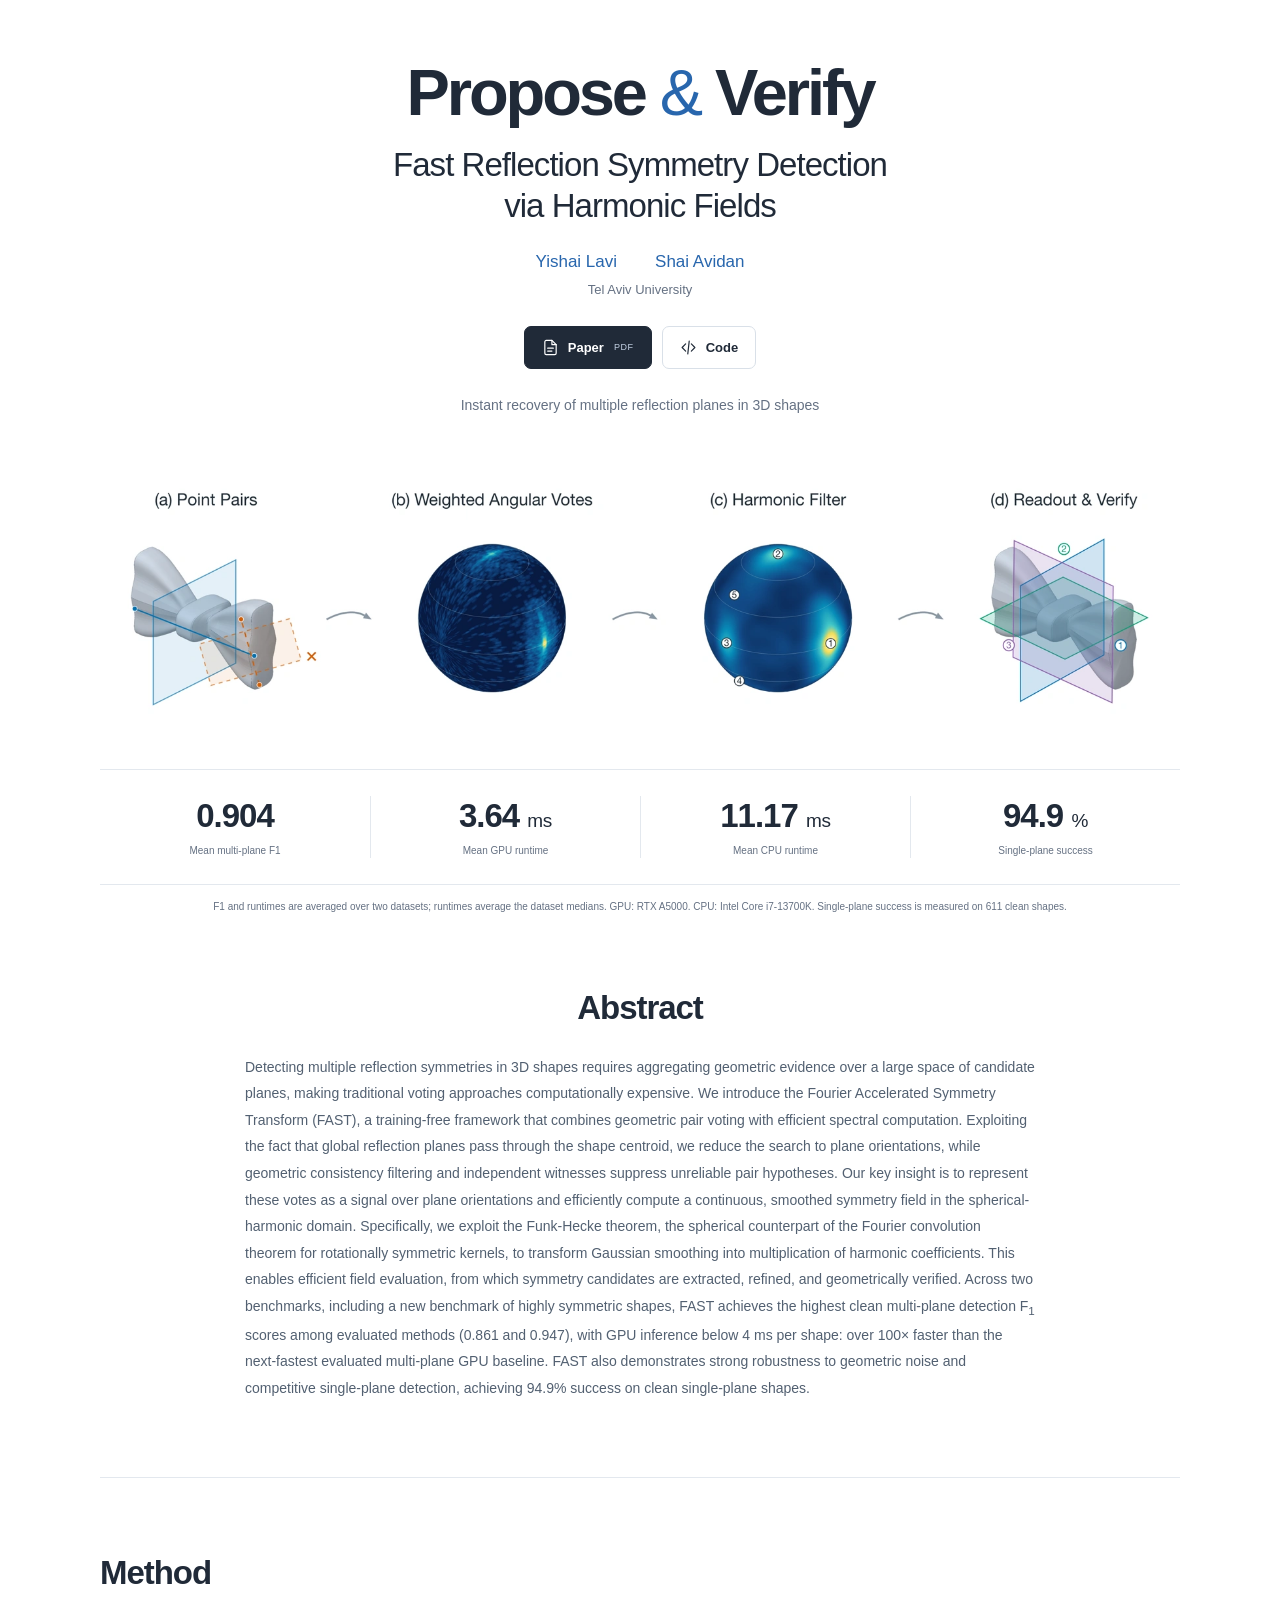
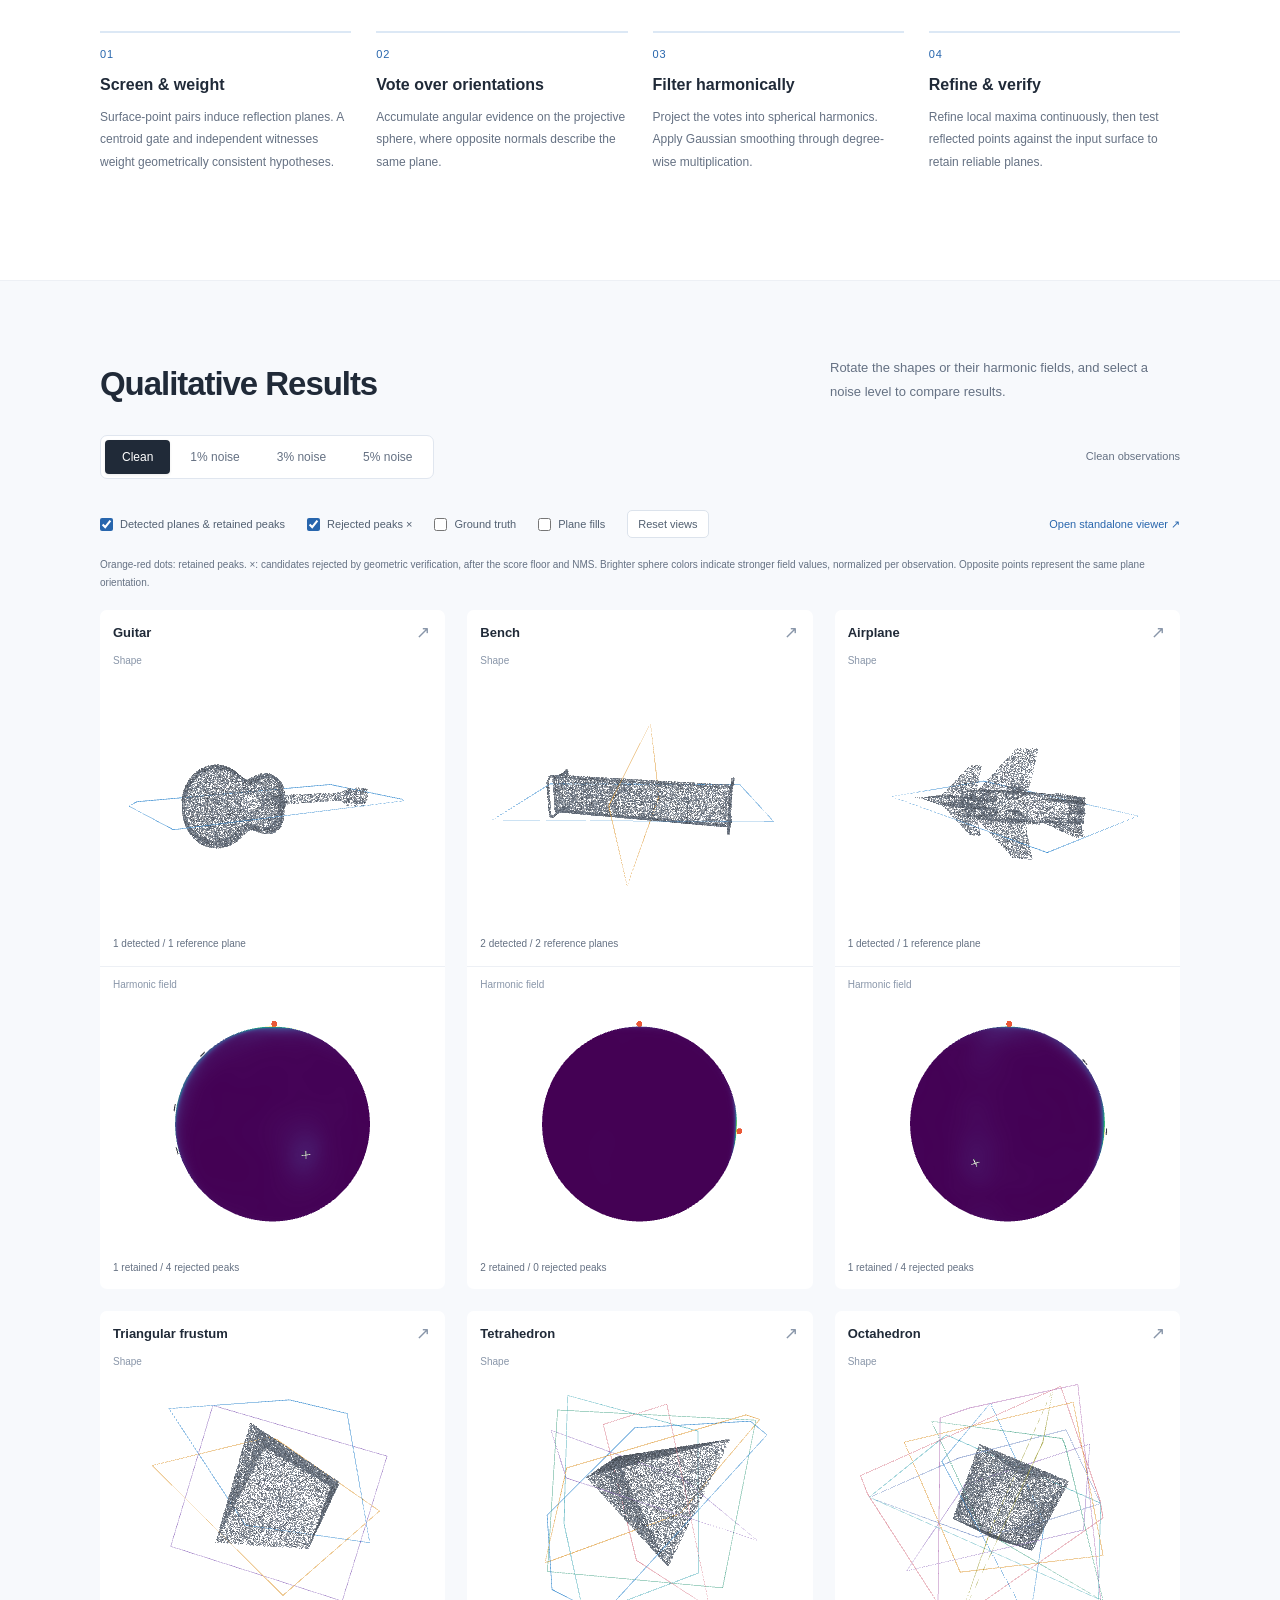
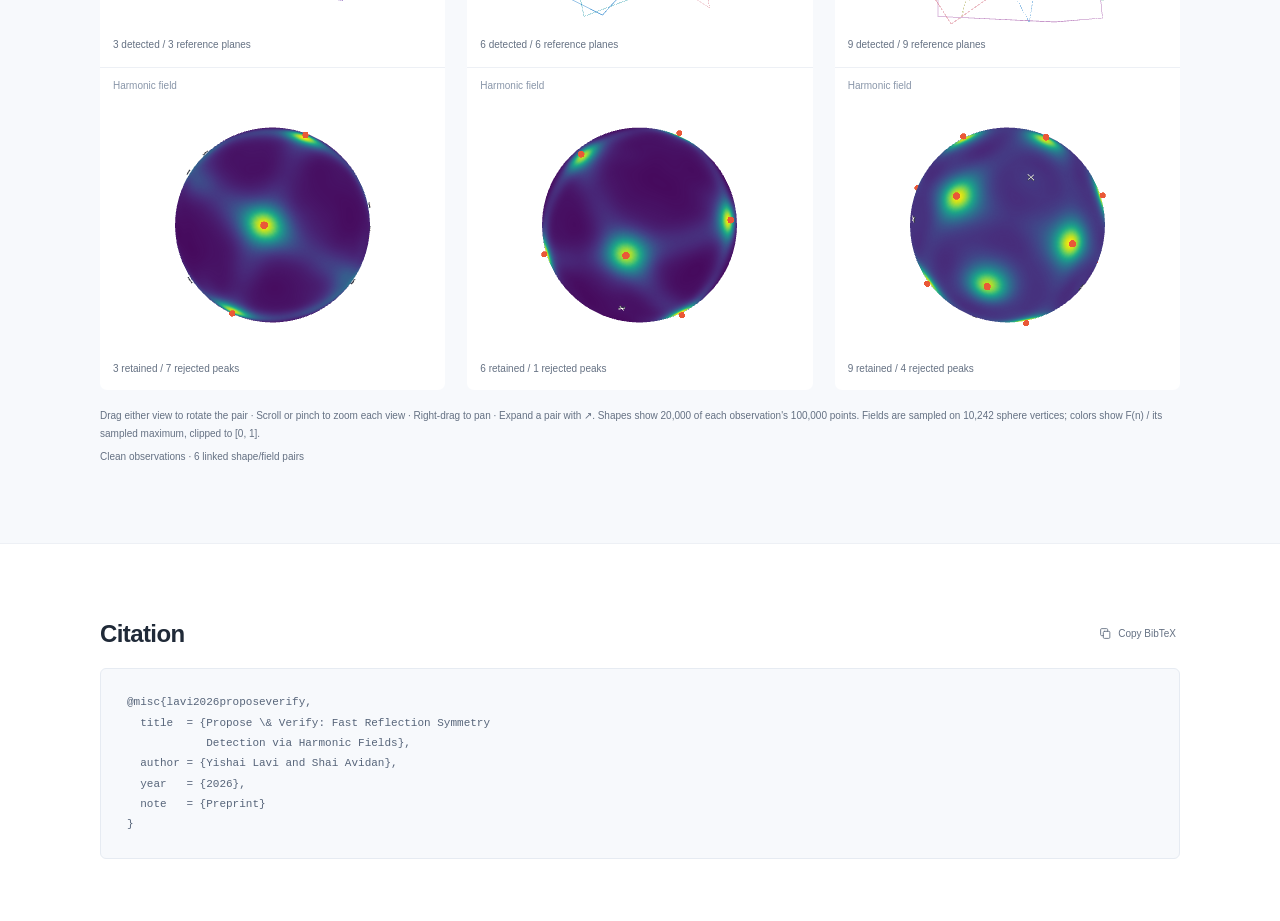
==== index.html @ f1039e58 "Publish project page with linked 3D results" ====
<!DOCTYPE html>
<html lang="en">
 <head>
  <meta charset="utf-8"/>
  <meta content="width=device-width, initial-scale=1" name="viewport"/>
  <meta content="Propose &amp; Verify: Fast Reflection Symmetry Detection via Harmonic Fields. A training-free method for recovering multiple reflection planes in 3D shapes, by Yishai Lavi and Shai Avidan." name="description"/>
  <meta content="#ffffff" name="theme-color"/>
  <meta content="Propose &amp; Verify" property="og:title"/>
  <meta content="Fast Reflection Symmetry Detection via Harmonic Fields — Yishai Lavi and Shai Avidan." property="og:description"/>
  <meta content="website" property="og:type"/>
  <title>
   Propose &amp; Verify | Yishai Lavi &amp; Shai Avidan
  </title>
  <link href="assets/favicon.svg" rel="icon" type="image/svg+xml"/>
  <link href="style.css" rel="stylesheet"/>
  <script defer="" src="script.js">
  </script>
 </head>
 <body>
  <a class="skip-link" href="#main">
   Skip to content
  </a>
  <svg aria-hidden="true" class="icon-definitions" xmlns="http://www.w3.org/2000/svg">
   <symbol id="icon-paper" viewbox="0 0 24 24">
    <path d="M14 2H6a2 2 0 0 0-2 2v16a2 2 0 0 0 2 2h12a2 2 0 0 0 2-2V8z">
    </path>
    <path d="M14 2v6h6M8 13h8M8 17h6">
    </path>
   </symbol>
   <symbol id="icon-code" viewbox="0 0 24 24">
    <path d="m8 7-5 5 5 5m8-10 5 5-5 5m-3-14-2 18">
    </path>
   </symbol>
   <symbol id="icon-arrow" viewbox="0 0 24 24">
    <path d="M7 17 17 7M7 7h10v10">
    </path>
   </symbol>
   <symbol id="icon-copy" viewbox="0 0 24 24">
    <rect height="13" rx="2" width="12" x="8" y="8">
    </rect>
    <path d="M16 8V5a2 2 0 0 0-2-2H5a2 2 0 0 0-2 2v9a2 2 0 0 0 2 2h3">
    </path>
   </symbol>
  </svg>
  <main id="main">
   <header class="hero container">
    <h1>
     Propose
     <span class="ampersand">
      &amp;
     </span>
     Verify
     <span class="subtitle">
      Fast Reflection Symmetry Detection
      <br class="desktop-break"/>
      via Harmonic Fields
     </span>
    </h1>
    <div class="authors">
     <a href="https://scholar.google.com/citations?user=FDV9vGYAAAAJ&amp;hl=iw" rel="noopener" target="_blank">
      Yishai Lavi
     </a>
     <a href="https://scholar.google.com/citations?user=hpItE1QAAAAJ&amp;hl=en" rel="noopener" target="_blank">
      Shai Avidan
     </a>
    </div>
    <p class="affiliation">
     Tel Aviv University
    </p>
    <div class="resource-links">
     <button aria-disabled="true" class="button button-dark" disabled="" type="button">
      <svg aria-hidden="true">
       <use href="#icon-paper">
       </use>
      </svg>
      Paper
      <span class="button-detail">
       PDF
      </span>
     </button>
     <a class="button button-outline" href="https://github.com/yishailavi11/propose_and_verify" rel="noopener" target="_blank">
      <svg aria-hidden="true">
       <use href="#icon-code">
       </use>
      </svg>
      Code
     </a>
    </div>
    <p class="hero-summary">
     Instant recovery of multiple reflection planes in 3D shapes
    </p>
   </header>
   <figure class="teaser container">
    <div class="teaser-image">
     <a aria-label="Open the method overview at full resolution" href="assets/method.webp" rel="noopener" target="_blank">
      <img alt="FAST pipeline: surface-point pairs induce planes, weighted votes accumulate over orientations, harmonic filtering reveals field peaks, and geometric verification recovers the reflection planes." fetchpriority="high" height="369" src="assets/method.webp" width="1600"/>
     </a>
    </div>
   </figure>
   <div aria-label="Selected results reported in the paper" class="highlights container" id="results">
    <div>
     <span class="highlight-value">
      0.904
     </span>
     <span class="highlight-label">
      Mean multi-plane F1
     </span>
    </div>
    <div>
     <span class="highlight-value">
      3.64
      <span class="highlight-unit">
       ms
      </span>
     </span>
     <span class="highlight-label">
      Mean GPU runtime
     </span>
    </div>
    <div>
     <span class="highlight-value">
      11.17
      <span class="highlight-unit">
       ms
      </span>
     </span>
     <span class="highlight-label">
      Mean CPU runtime
     </span>
    </div>
    <div>
     <span class="highlight-value">
      94.9
      <span class="highlight-unit">
       %
      </span>
     </span>
     <span class="highlight-label">
      Single-plane success
     </span>
    </div>
   </div>
   <p class="highlights-note container">
    F1 and runtimes are averaged over two datasets; runtimes average the dataset medians. GPU: RTX A5000. CPU: Intel Core i7-13700K. Single-plane success is measured on 611 clean shapes.
   </p>
   <section aria-labelledby="abstract-title" class="section abstract-section narrow" id="abstract">
    <h2 id="abstract-title">
     Abstract
    </h2>
    <p>
     Detecting multiple reflection symmetries in 3D shapes requires aggregating geometric evidence over a large space of candidate planes, making traditional voting approaches computationally expensive. We introduce the Fourier Accelerated Symmetry Transform (FAST), a training-free framework that combines geometric pair voting with efficient spectral computation. Exploiting the fact that global reflection planes pass through the shape centroid, we reduce the search to plane orientations, while geometric consistency filtering and independent witnesses suppress unreliable pair hypotheses. Our key insight is to represent these votes as a signal over plane orientations and efficiently compute a continuous, smoothed symmetry field in the spherical-harmonic domain. Specifically, we exploit the Funk-Hecke theorem, the spherical counterpart of the Fourier convolution theorem for rotationally symmetric kernels, to transform Gaussian smoothing into multiplication of harmonic coefficients. This enables efficient field evaluation, from which symmetry candidates are extracted, refined, and geometrically verified. Across two benchmarks, including a new benchmark of highly symmetric shapes, FAST achieves the highest clean multi-plane detection F<sub>1</sub> scores among evaluated methods (0.861 and 0.947), with GPU inference below 4 ms per shape: over 100× faster than the next-fastest evaluated multi-plane GPU baseline. FAST also demonstrates strong robustness to geometric noise and competitive single-plane detection, achieving 94.9% success on clean single-plane shapes.
    </p>
   </section>
   <section aria-labelledby="method-title" class="section container method-section" id="method">
    <div class="section-heading">
     <div>
      <h2 id="method-title">
       Method
      </h2>
     </div>
    </div>
    <ol class="method-steps">
     <li>
      <span class="step-number">
       01
      </span>
      <h3>
       Screen &amp; weight
      </h3>
      <p>
       Surface-point pairs induce reflection planes. A centroid gate and independent witnesses weight geometrically consistent hypotheses.
      </p>
     </li>
     <li>
      <span class="step-number">
       02
      </span>
      <h3>
       Vote over orientations
      </h3>
      <p>
       Accumulate angular evidence on the projective sphere, where opposite normals describe the same plane.
      </p>
     </li>
     <li>
      <span class="step-number">
       03
      </span>
      <h3>
       Filter harmonically
      </h3>
      <p>
       Project the votes into spherical harmonics. Apply Gaussian smoothing through degree-wise multiplication.
      </p>
     </li>
     <li>
      <span class="step-number">
       04
      </span>
      <h3>
       Refine &amp; verify
      </h3>
      <p>
       Refine local maxima continuously, then test reflected points against the input surface to retain reliable planes.
      </p>
     </li>
    </ol>
   </section>
   <section aria-labelledby="qualitative-title" class="section qualitative-section">
    <div class="container">
     <div class="section-heading">
      <div>
       <h2 id="qualitative-title">
        Qualitative Results
       </h2>
      </div>
      <p class="section-description">
       Rotate the shapes or their harmonic fields, and select a noise level to compare results.
      </p>
     </div>
     <div class="gallery-toolbar">
      <div aria-label="Gaussian noise level" class="noise-control" role="group">
       <button aria-pressed="true" class="selected" data-noise="0" type="button">
        Clean
       </button>
       <button aria-pressed="false" data-noise="1" type="button">
        1% noise
       </button>
       <button aria-pressed="false" data-noise="3" type="button">
        3% noise
       </button>
       <button aria-pressed="false" data-noise="5" type="button">
        5% noise
       </button>
      </div>
      <p aria-live="polite" class="gallery-status" id="noise-status">
       Loading interactive views…
      </p>
     </div>
     <iframe allow="fullscreen" allowfullscreen="" class="qualitative-viewer" id="qualitative-viewer" loading="lazy" src="qualitative.html?embed=1" title="Rotate the paper examples: shapes, reflection planes, and harmonic fields">
     </iframe>
     <noscript>
      <p class="noscript-note">
       Enable JavaScript for the interactive 3D views, or
       <a href="assets/qualitative.webp">
        view the paper figure
       </a>
       .
      </p>
     </noscript>
    </div>
   </section>
   <section aria-labelledby="citation-title" class="section container citation-section">
    <div class="citation-heading">
     <h2 id="citation-title">
      Citation
     </h2>
     <button aria-label="Copy BibTeX citation" class="copy-citation" data-copy="citation" type="button">
      <svg aria-hidden="true">
       <use href="#icon-copy">
       </use>
      </svg>
      <span>
       Copy BibTeX
      </span>
     </button>
    </div>
    <pre><code id="citation">@misc{lavi2026proposeverify,
  title  = {Propose \&amp; Verify: Fast Reflection Symmetry
            Detection via Harmonic Fields},
  author = {Yishai Lavi and Shai Avidan},
  year   = {2026},
  note   = {Preprint}
}</code></pre>
   </section>
  </main>
  <span class="visually-hidden" id="copy-status" role="status">
  </span>
 </body>
</html>
---- style.css ----
/* A build-free academic project page. All figures and fonts work offline. */
:root{
  --ink: #202a38;
  --muted: #657183;
  --blue: #2866ad;
  --blue-soft: #edf4fc;
  --border: #e3e8ee;
  --surface: #f7f9fc;
  --content: 1080px;
  font-family: Inter,"Segoe UI",Arial,sans-serif;
  color: var(--ink);
  font-synthesis: none;
  text-rendering: optimizeLegibility;
  -webkit-font-smoothing:antialiased
}
*{
  box-sizing:border-box
}
html{
  scroll-behavior: smooth;
  scroll-padding-top:35px
}
body{
  margin: 0;
  background:#fff
}
a{
  color: var(--blue);
  text-decoration:none
}
a:hover{
  text-decoration: underline;
  text-underline-offset:4px
}
button{
  font: inherit;
  cursor:pointer
}
button,a{
  -webkit-tap-highlight-color:transparent
}
button:focus-visible,a:focus-visible{
  outline: 3px solid #6b9edb;
  outline-offset:5px
}
svg{
  fill: none;
  stroke: currentColor;
  stroke-width: 1.65;
  stroke-linecap: round;
  stroke-linejoin: round;
  width: 20px;
  height: 20px;
  flex:none
}
img{
  display: block;
  max-width: 100%;
  height:auto
}
figure,p,h1,h2,h3{
  margin:0
}
p{
  line-height:1.8
}
.container{
  width: min(var(--content),calc(100% - 64px));
  margin-inline:auto
}
.narrow{
  width: min(790px,calc(100% - 64px));
  margin-inline:auto
}
.section{
  padding-block:75px
}
.section-kicker{
  font-size: 11px;
  line-height: 1.4;
  text-transform: uppercase;
  letter-spacing: 1.65px;
  font-weight: 650;
  color: var(--blue);
  margin-bottom:14px
}
h2{
  font-weight: 600;
  font-size: 33px;
  line-height: 1.22;
  letter-spacing:-1.05px
}
h3{
  font-size: 16px;
  line-height: 1.4;
  font-weight:600
}
.icon-definitions{
  position: absolute;
  width: 0;
  height: 0;
  overflow:hidden
}
.visually-hidden,.skip-link:not(:focus){
  position: absolute;
  width: 1px;
  height: 1px;
  padding: 0;
  margin: -1px;
  overflow: hidden;
  clip: rect(0,0,0,0);
  white-space: nowrap;
  border:0
}
.skip-link:focus{
  position: fixed;
  z-index: 100;
  background: #fff;
  padding: 14px;
  top: 8px;
  left:8px
}
/* Title, authors, paper and code links. */
.navigation{
  width: min(1200px,calc(100% - 64px));
  margin: auto;
  height: 76px;
  display: flex;
  align-items: center;
  justify-content: space-between;
  border-bottom:1px solid #f0f2f5
}
.wordmark{
  display: inline-flex;
  gap: 10px;
  align-items: center;
  font-size: 15px;
  font-weight: 700;
  letter-spacing: .4px;
  color:var(--ink)
}
.wordmark:hover{
  text-decoration:none
}
.wordmark-divider{
  height: 15px;
  width: 1px;
  background: #d6dee8;
  margin-inline:5px
}
.wordmark-label{
  font-size: 12px;
  letter-spacing: 0;
  font-weight: 450;
  color:var(--muted)
}
.nav-links{
  display: flex;
  gap: 29px;
  font-size:12px
}
.nav-links a{
  color:var(--muted)
}
.hero{
  text-align: center;
  padding-top: 57px;
  padding-bottom:39px
}
.eyebrow{
  font-size: 10px;
  line-height: 1.5;
  text-transform: uppercase;
  letter-spacing: 2.1px;
  color: var(--muted);
  font-weight: 600;
  margin-bottom:15px
}
h1{
  font-size: 65px;
  line-height: 1.12;
  font-weight: 620;
  letter-spacing:-3.1px
}
.ampersand{
  color: var(--blue);
  font-weight:430
}
.subtitle{
  display: block;
  font-size: 33px;
  line-height: 1.25;
  letter-spacing: -.95px;
  font-weight: 450;
  margin-top:14px
}
.authors{
  display: flex;
  justify-content: center;
  gap: 38px;
  font-size: 17px;
  color: var(--blue);
  margin-top:26px
}
.affiliation{
  font-size: 13px;
  color: var(--muted);
  margin-top:6px
}
.resource-links{
  display: flex;
  justify-content: center;
  gap: 10px;
  margin-top:24px
}
.button{
  display: inline-flex;
  justify-content: center;
  align-items: center;
  gap: 9px;
  border: 1px solid var(--ink);
  border-radius: 7px;
  padding: 11px 17px;
  min-height: 43px;
  font-size: 13px;
  font-weight: 550;
  transition:background .15s,transform .15s
}
.button:hover{
  transform: translateY(-1px);
  text-decoration:none
}
.button svg{
  width: 17px;
  height:17px
}
.button-dark{
  background: var(--ink);
  color:#fff
}
.button-dark:hover{
  background:#36465b
}
.button-outline{
  color: var(--ink);
  border-color: #d9e0e8;
  background:#fff
}
.button-outline:hover{
  background:var(--surface)
}
.button-detail{
  font-size: 9px;
  color: #c3d1e3;
  font-weight: 500;
  letter-spacing: .6px;
  margin-left:1px
}
.button .external-arrow{
  width: 14px;
  height: 14px;
  margin-left:6px
}
.hero-summary{
  font-size: 14px;
  line-height: 1.7;
  color: var(--muted);
  margin-top:25px
}
/* The original pipeline figure and a compact set of paper results. */
.teaser{
  padding:10px 17px 23px
}
.teaser-image{
  padding:12px 0 10px
}
.teaser figcaption{
  font-size: 12px;
  line-height: 1.7;
  text-align: center;
  color: var(--muted);
  margin-top:10px
}
.highlights{
  display: grid;
  grid-template-columns: repeat(4,1fr);
  border-top: 1px solid var(--border);
  border-bottom: 1px solid var(--border);
  padding-block: 26px;
  margin-top:16px
}
.highlights>div{
  text-align: center;
  padding:0 8px
}
.highlights>div+div{
  border-left:1px solid var(--border)
}
.highlight-value{
  display: block;
  font-size: 33px;
  line-height: 1.2;
  letter-spacing: -1px;
  font-weight: 550;
  font-variant-numeric:tabular-nums
}
.highlight-unit{
  font-size: 19px;
  letter-spacing: -.3px;
  font-weight:400
}
.highlight-label{
  display: block;
  margin-top: 9px;
  font-size: 10px;
  color: var(--muted);
  line-height:1.4
}
.abstract-section{
  padding-top:72px
}
.abstract-section h2{
  margin-bottom: 25px;
  text-align:center
}
.abstract-section .section-kicker{
  text-align:center
}
.abstract-section p:not(.section-kicker){
  font-size: 14px;
  line-height: 1.9;
  color: #526071;
  margin-top:16px
}
.abstract-section strong{
  color: var(--ink);
  font-weight:600
}
/* Four short explanations retain the paper's actual stage order. */
.method-section{
  border-top:1px solid var(--border)
}
.section-heading{
  display: flex;
  justify-content: space-between;
  align-items: flex-end;
  gap: 45px;
  margin-bottom:31px
}
.section-description{
  max-width: 350px;
  flex-basis: 350px;
  font-size: 13px;
  line-height: 1.85;
  color:var(--muted)
}
.method-steps{
  display: grid;
  grid-template-columns: repeat(4,1fr);
  gap: 25px;
  padding: 0;
  list-style: none;
  margin:38px 0 32px
}
.step-number{
  display: block;
  font-size: 11px;
  color: var(--blue);
  letter-spacing: 1px;
  border-top: 2px solid #dce8f5;
  padding-top: 15px;
  margin-bottom: 14px;
  font-variant-numeric:tabular-nums
}
.method-steps p{
  font-size: 12px;
  line-height: 1.85;
  color: var(--muted);
  margin-top:10px
}
.equation-strip{
  display: flex;
  align-items: center;
  justify-content: center;
  gap: 24px;
  background: var(--surface);
  border-radius: 6px;
  padding: 21px 18px;
  font-size: 12px;
  color:var(--muted)
}
.equation{
  font-family: Georgia,"Times New Roman",serif;
  font-size: 24px;
  font-style: italic;
  white-space: nowrap;
  color: var(--ink);
  letter-spacing:.3px
}
.equation sub{
  font-size:15px
}
.equation-arrow{
  font-size: 20px;
  color:#96a8bc
}
.equation-note{
  font-size:11px
}
/* Each noise selection displays crops of the same original paper figure. */
.qualitative-section{
  background: var(--surface);
  border-block:1px solid #edf0f5
}
.gallery-toolbar{
  display: flex;
  align-items: center;
  justify-content: space-between;
  gap: 20px;
  margin:29px 0 30px
}
.noise-control,.backend-control{
  display: inline-flex;
  padding: 4px;
  gap: 3px;
  border: 1px solid #e0e6ef;
  border-radius: 7px;
  background:#fff
}
.noise-control button,.backend-control button{
  border: 0;
  border-radius: 4px;
  padding: 9px 17px;
  background: transparent;
  color: var(--muted);
  font-size: 12px;
  white-space: nowrap;
  min-height:34px
}
.noise-control .selected,.backend-control .selected{
  background: var(--ink);
  color: #fff;
  box-shadow:0 1px 3px #1a263519
}
.noise-control button:not(.selected):hover,.backend-control button:not(.selected):hover{
  background: var(--blue-soft);
  color:var(--blue)
}
.gallery-status{
  font-size: 11px;
  color: var(--muted);
  font-variant-numeric:tabular-nums
}
.qualitative-viewer {
  display: block;
  width: 100%;
  height: 760px;
  border: 0;
  background: var(--surface);
}
.gallery-caption{
  display: flex;
  flex-wrap: wrap;
  gap: 10px 25px;
  align-items: center;
  justify-content: space-between;
  margin-top: 34px;
  padding-top: 20px;
  border-top:1px solid #dde4ed
}
.legend{
  display: flex;
  gap: 22px;
  font-size: 10px;
  white-space: nowrap;
  color:#526071
}
.legend>span{
  display: flex;
  align-items: center;
  gap:7px
}
.legend i{
  display: inline-block;
  width: 22px;
  height: 0;
  border-top:2px solid #4797d1
}
.legend .reference-line{
  border-top:2px dashed #9aa9ba
}
.gallery-caption p{
  font-size: 10px;
  color: var(--muted);
  max-width: 570px;
  line-height:1.8
}
.noscript-note{
  margin-top: 20px;
  font-size:12px
}
/* Main-method results, with backend-specific runtimes from Table 1. */
.results-intro{
  color: var(--muted);
  font-size: 13px;
  margin-bottom:28px
}
.results-section .section-heading{
  align-items:center
}
.table-scroll{
  overflow-x: auto;
  border-block:1px solid var(--border)
}
table{
  border-collapse: collapse;
  width: 100%;
  font-size: 13px;
  white-space: nowrap;
  text-align: right;
  font-variant-numeric:tabular-nums
}
thead th{
  padding: 17px 20px;
  font-size: 11px;
  color: var(--muted);
  font-weight: 450;
  background:var(--surface)
}
thead th:first-child{
  text-align:left
}
tbody th{
  text-align: left;
  font-size: 13px;
  font-weight: 600;
  padding:23px 20px
}
tbody th span{
  display: block;
  font-size: 10px;
  font-weight: 400;
  color: var(--muted);
  margin-top:5px
}
td{
  padding:23px 20px
}
tbody tr+tr{
  border-top:1px solid var(--border)
}
.emphasized{
  font-weight: 650;
  color:var(--blue)
}
.runtime{
  font-weight:600
}
.table-note{
  font-size: 10px;
  color: var(--muted);
  line-height: 1.85;
  margin-top:16px
}
.retrieval-note{
  display: grid;
  grid-template-columns: 155px 1fr;
  align-items: baseline;
  gap: 25px;
  margin-top: 33px;
  padding-top: 24px;
  border-top:1px solid var(--border)
}
.retrieval-note>strong{
  font-size: 17px;
  font-weight: 550;
  letter-spacing:-.3px
}
.retrieval-note p{
  font-size: 12px;
  color: var(--muted);
  line-height:1.85
}
.retrieval-note p strong{
  font-weight: 550;
  color:var(--ink)
}
/* Installation and citation. */
.code-section{
  background: var(--surface);
  border-block:1px solid #edf0f5
}
.code-layout{
  display: grid;
  grid-template-columns: .8fr 1.25fr;
  gap: 65px;
  align-items:center
}
.code-layout p:not(.section-kicker){
  color: var(--muted);
  font-size: 13px;
  line-height: 1.85;
  margin-top:19px
}
.text-link{
  display: inline-flex;
  align-items: center;
  gap: 8px;
  font-size: 12px;
  font-weight: 550;
  margin-top:24px
}
.text-link svg{
  width: 15px;
  height:15px
}
.simple-link{
  display: block;
  margin-top: 14px;
  font-size: 11px;
  color:var(--muted)
}
.code-window{
  background: #fff;
  border: 1px solid #dce3ec;
  min-width: 0;
  border-radius: 7px;
  box-shadow: 0 4px 16px #283d5a04;
  overflow:hidden
}
.code-window-header{
  display: flex;
  align-items: center;
  justify-content: space-between;
  border-bottom: 1px solid #e5ebf2;
  padding: 12px 17px;
  font-size: 10px;
  color:var(--muted)
}
.code-window-header button,.copy-citation{
  display: inline-flex;
  align-items: center;
  gap: 6px;
  background: none;
  border: 0;
  color: var(--muted);
  font-size: 10px;
  padding:4px
}
.code-window-header button:hover,.copy-citation:hover{
  color:var(--blue)
}
.code-window-header svg,.copy-citation svg{
  width: 13px;
  height:13px
}
.code-window pre{
  font-size: 10px;
  line-height: 1.95;
  padding: 22px 20px;
  color: #44536a;
  margin: 0;
  overflow:auto
}
code{
  font-family:"SFMono-Regular",Consolas,"Liberation Mono",monospace
}
.citation-section{
  padding-bottom:62px
}
.citation-heading{
  display: flex;
  justify-content: space-between;
  align-items: center;
  gap: 20px;
  margin-bottom:20px
}
.citation-heading h2{
  font-size: 24px;
  letter-spacing:-.6px
}
.citation-section pre{
  padding: 23px 26px;
  background: var(--surface);
  border: 1px solid #e6ebf2;
  border-radius: 6px;
  font-size: 11px;
  line-height: 1.85;
  color: #57657a;
  margin: 0;
  overflow:auto
}
footer{
  border-top: 1px solid var(--border);
  padding-block: 25px 35px;
  display: flex;
  align-items: center;
  justify-content: space-between;
  gap: 20px;
  font-size: 10px;
  color:var(--muted)
}
footer a{
  display: inline-flex;
  align-items: center;
  gap: 5px;
  color:var(--muted)
}
footer svg{
  width: 12px;
  height:12px
}
@media(min-width:1500px){
  .hero{
    padding-top:70px
  }
}
@media(max-width:850px){
  .container,.narrow{
    width:calc(100% - 48px)
  }
  .navigation{
    width:calc(100% - 48px)
  }
  h1{
    font-size:56px
  }
  .subtitle{
    font-size:29px
  }
  .section{
    padding-block:58px
  }
  .method-steps{
    grid-template-columns: repeat(2,1fr);
    gap:27px
  }
  .equation-strip{
    gap:15px
  }
  .equation-note{
    display:none
  }
  .section-heading{
    gap:25px
  }
  .section-description{
    flex-basis: 280px;
    font-size:12px
  }
  .code-layout{
    grid-template-columns: 1fr;
    gap:28px
  }
  .code-layout>div:first-child{
    max-width:500px
  }
  .code-window pre{
    font-size:11px
  }
  .highlight-value{
    font-size:29px
  }
  .highlight-label{
    font-size:9px
  }
  .retrieval-note{
    grid-template-columns: 125px 1fr;
    gap:15px
  }
  thead th,tbody th,td{
    padding-inline:14px
  }
}
@media(max-width:560px){
  .container,.narrow{
    width:calc(100% - 36px)
  }
  .navigation{
    width: calc(100% - 36px);
    height:62px
  }
  .wordmark{
    font-size: 13px;
    gap:7px
  }
  .wordmark-label,.wordmark-divider{
    display:none
  }
  .nav-links{
    font-size: 11px;
    gap:22px
  }
  .hero{
    padding-top: 40px;
    padding-bottom:27px
  }
  .eyebrow{
    font-size: 8px;
    letter-spacing:1.45px
  }
  h1{
    font-size: 44px;
    letter-spacing:-2.2px
  }
  .subtitle{
    font-size: 24px;
    letter-spacing: -.6px;
    margin-top: 12px;
    line-height:1.3
  }
  .desktop-break{
    display:none
  }
  .authors{
    font-size: 15px;
    gap: 30px;
    margin-top:23px
  }
  .affiliation{
    font-size:12px
  }
  .hero-summary{
    font-size: 12px;
    margin-top:22px
  }
  .resource-links{
    margin-top:21px
  }
  .button{
    padding: 10px 15px;
    font-size:12px
  }
  .teaser{
    width: 100%;
    padding:6px 10px 20px
  }
  .teaser-image{
    overflow-x: auto;
    padding-block:9px
  }
  .teaser-image img{
    min-width: 0;
    max-width: 100%;
    width:100%
  }
  .teaser figcaption{
    font-size: 10px;
    padding-inline: 18px;
    margin-top:8px
  }
  .highlights{
    grid-template-columns: repeat(2,1fr);
    padding-block: 0;
    row-gap: 0;
    margin-top:5px
  }
  .highlights>div{
    padding:22px 9px
  }
  .highlights>div+div{
    border-left:0
  }
  .highlights>div:nth-child(even){
    border-left:1px solid var(--border)
  }
  .highlights>div:nth-child(n+3){
    border-top:1px solid var(--border)
  }
  .highlight-value{
    font-size:29px
  }
  .highlight-label{
    font-size: 9px;
    margin-top:6px
  }
  .section{
    padding-block:48px
  }
  .section-kicker{
    font-size: 9px;
    margin-bottom: 12px;
    letter-spacing:1.4px
  }
  h2{
    font-size: 28px;
    letter-spacing:-.8px
  }
  .abstract-section h2{
    font-size: 26px;
    margin-bottom:20px
  }
  .abstract-section p:not(.section-kicker){
    font-size: 13px;
    line-height:1.9
  }
  .section-heading{
    display: block;
    margin-bottom:25px
  }
  .section-description{
    max-width: none;
    margin-top: 18px;
    font-size: 12px;
    line-height:1.8
  }
  .method-steps{
    gap: 26px 21px;
    margin:28px 0
  }
  .method-steps h3{
    font-size:14px
  }
  .method-steps p{
    font-size: 11px;
    line-height:1.8
  }
  .step-number{
    margin-bottom:10px
  }
  .equation-strip{
    flex-wrap: wrap;
    gap: 10px;
    padding: 16px 9px;
    font-size:10px
  }
  .equation{
    font-size:22px
  }
  .gallery-toolbar{
    display: block;
    margin:23px 0
  }
  .noise-control{
    width: 100%;
    justify-content: space-between;
    padding: 4px;
    gap:0
  }
  .noise-control button{
    padding: 8px 12px;
    font-size: 11px;
    flex:1
  }
  .gallery-status{
    margin-top: 10px;
    font-size:10px
  }
  .gallery-caption{
    margin-top: 26px;
    padding-top:18px
  }
  .gallery-caption p{
    font-size:9px
  }
  .legend{
    font-size:9px
  }
  .results-section .section-heading{
    display: flex;
    align-items: flex-end;
    gap:15px
  }
  .backend-control{
    padding: 3px;
    gap:1px
  }
  .backend-control button{
    padding: 6px 10px;
    font-size: 10px;
    min-height:30px
  }
  .results-intro{
    font-size: 12px;
    margin-bottom:20px
  }
  table{
    font-size: 12px;
    min-width:540px
  }
  thead th{
    font-size:10px
  }
  tbody th{
    font-size:12px
  }
  .table-note{
    font-size:9px
  }
  .retrieval-note{
    display: block;
    margin-top:25px
  }
  .retrieval-note>strong{
    font-size:16px
  }
  .retrieval-note p{
    font-size: 11px;
    margin-top:10px
  }
  .code-layout{
    gap:24px
  }
  .code-layout p:not(.section-kicker){
    font-size: 12px;
    margin-top:14px
  }
  .code-window pre{
    font-size: 10px;
    padding:18px 14px
  }
  .code-window-header{
    padding:10px 14px
  }
  .citation-section pre{
    padding: 18px 15px;
    font-size:9px
  }
  .citation-heading h2{
    font-size:23px
  }
  .copy-citation{
    font-size:9px
  }
  footer{
    display: block;
    padding-block: 23px 29px;
    font-size:9px
  }
  footer a{
    margin-top:12px
  }
}
@media(prefers-reduced-motion:reduce){
  html{
    scroll-behavior:auto
  }
  .button{
    transition:none
  }
}

/* Enlarge a 3D view without requiring native fullscreen permissions. */
.qualitative-viewer.viewer-expanded {
  position: fixed;
  inset: 12px;
  width: calc(100vw - 24px);
  height: calc(100vh - 24px) !important;
  z-index: 1000;
  border-radius: 8px;
  box-shadow: 0 0 0 100vmax #202a3866;
}

/* Inactive resource controls and the aggregate results summary. */
.resource-links .button:disabled {
  opacity: 1;
  pointer-events: none;
}
.highlights-note {
  margin-top: 13px;
  color: var(--muted);
  font-size: 10px;
  line-height: 1.8;
  text-align: center;
}
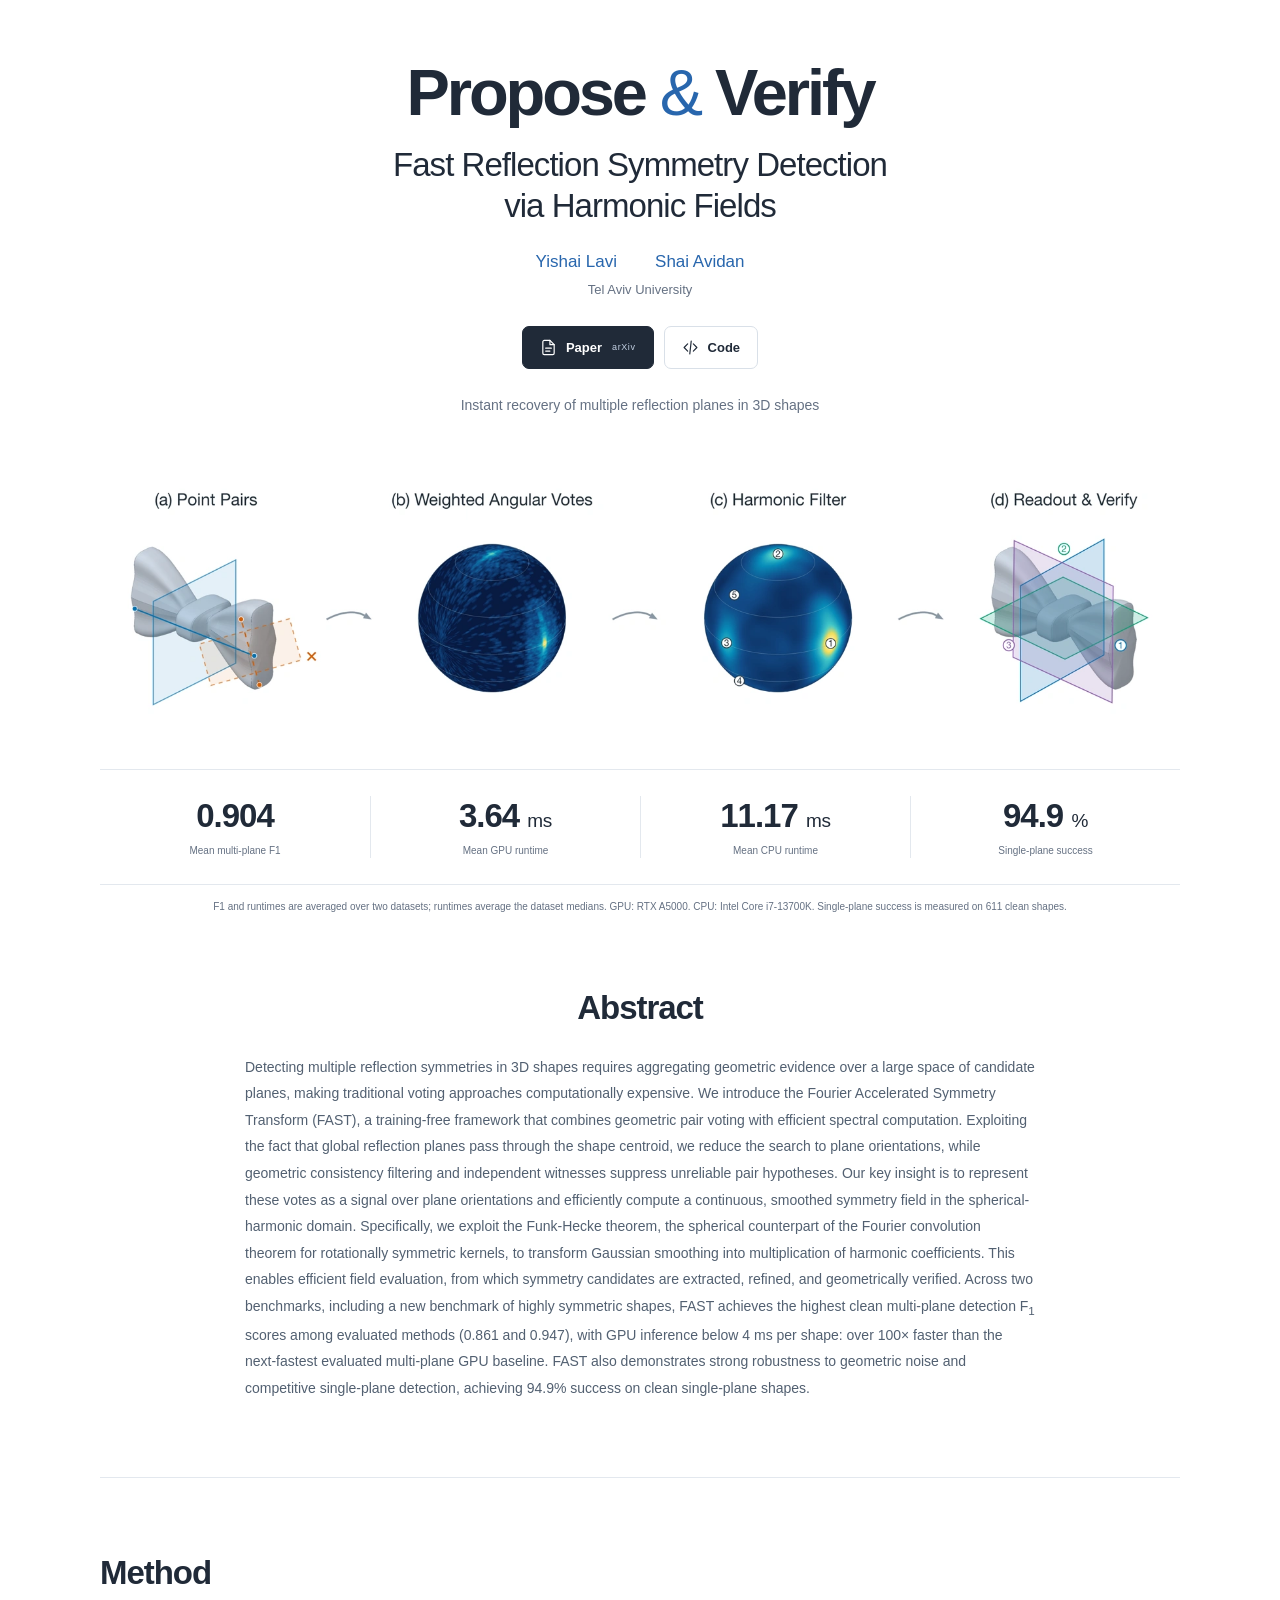
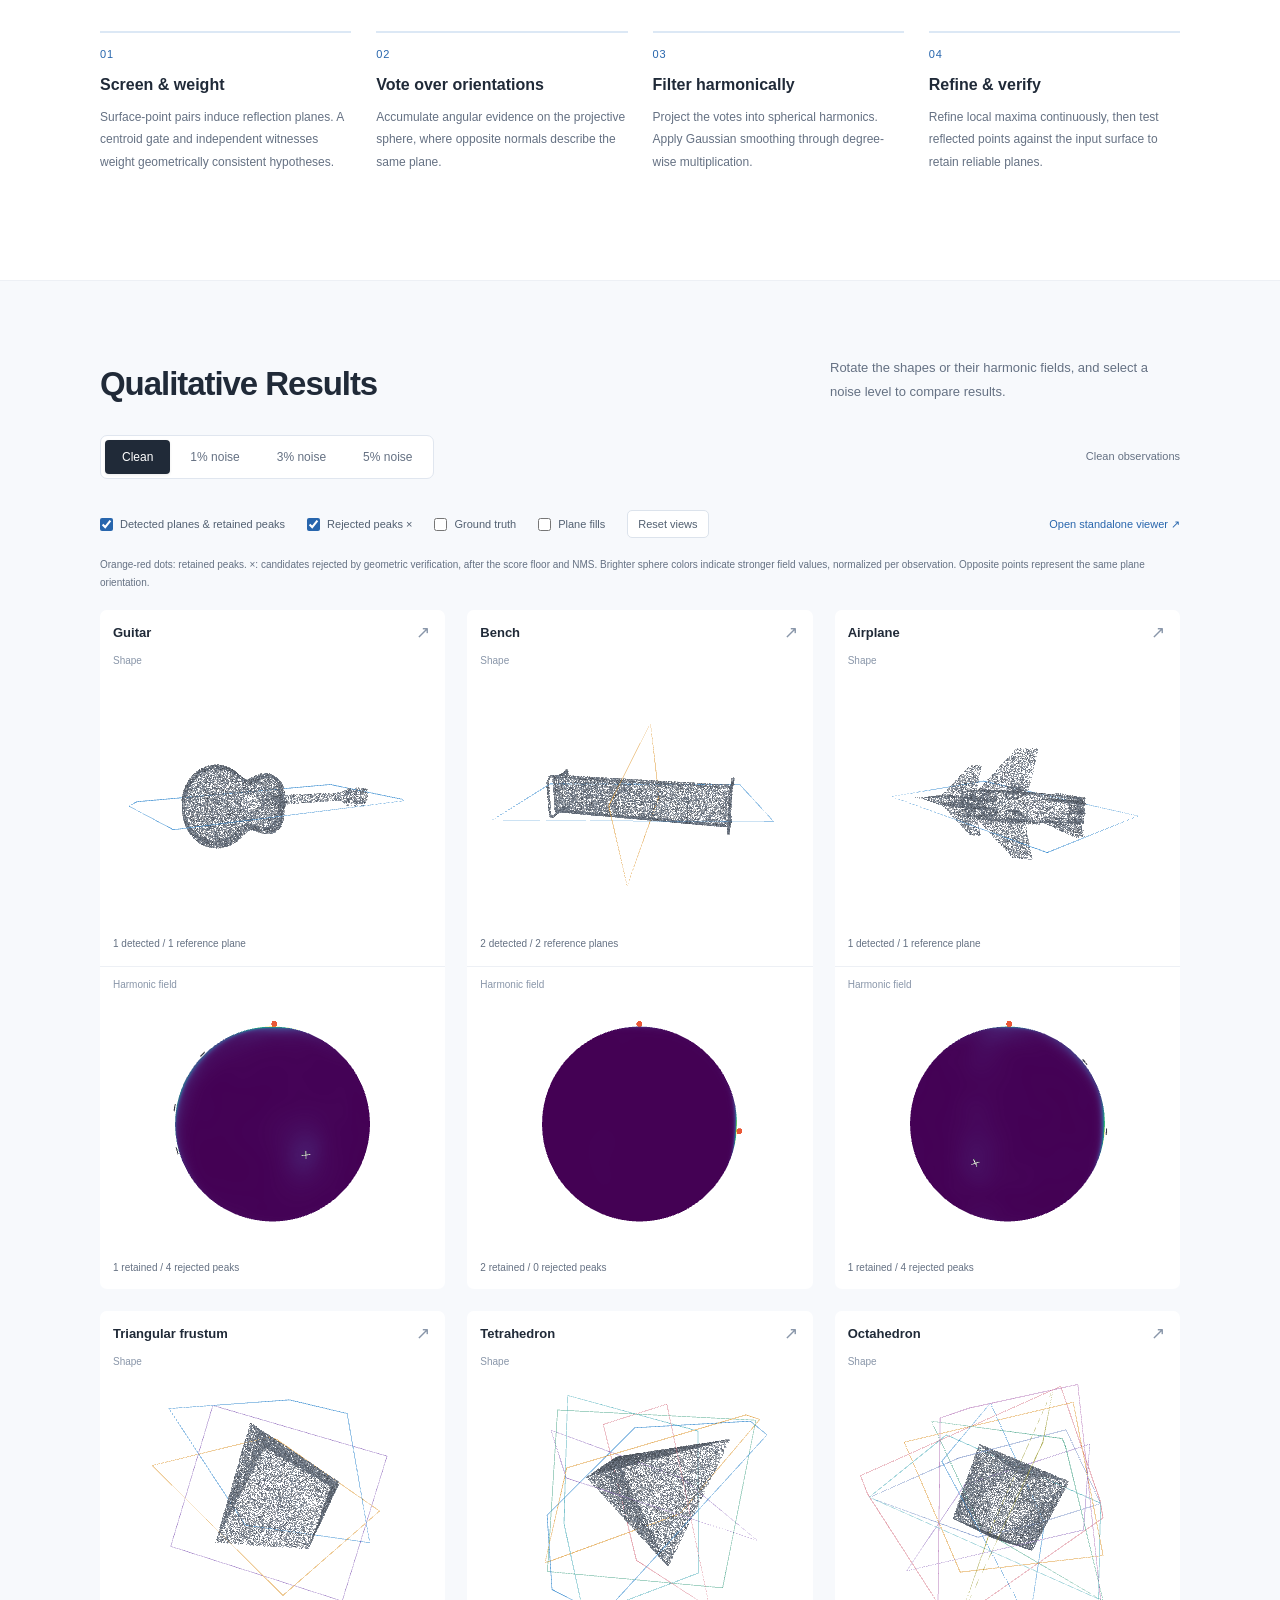
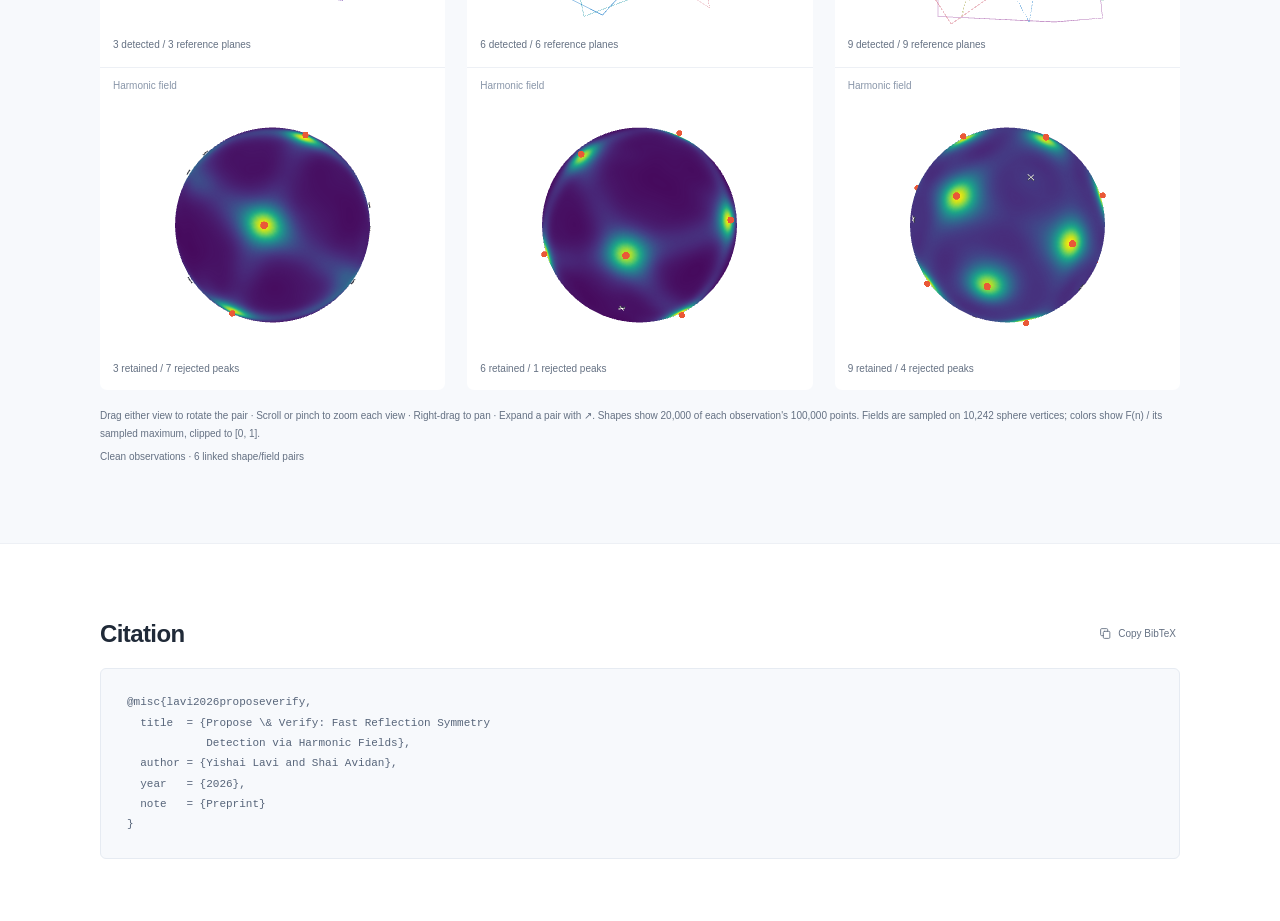
==== commit 0c5b1969: "Link published paper on project page" ====
--- a/index.html
+++ b/index.html
@@ -68,16 +68,16 @@
      Tel Aviv University
     </p>
     <div class="resource-links">
-     <button aria-disabled="true" class="button button-dark" disabled="" type="button">
+     <a class="button button-dark" href="https://arxiv.org/abs/2611.22856" rel="noopener" target="_blank">
       <svg aria-hidden="true">
        <use href="#icon-paper">
        </use>
       </svg>
       Paper
       <span class="button-detail">
-       PDF
-      </span>
-     </button>
+       arXiv
+      </span>
+     </a>
      <a class="button button-outline" href="https://github.com/yishailavi11/propose_and_verify" rel="noopener" target="_blank">
       <svg aria-hidden="true">
        <use href="#icon-code">
